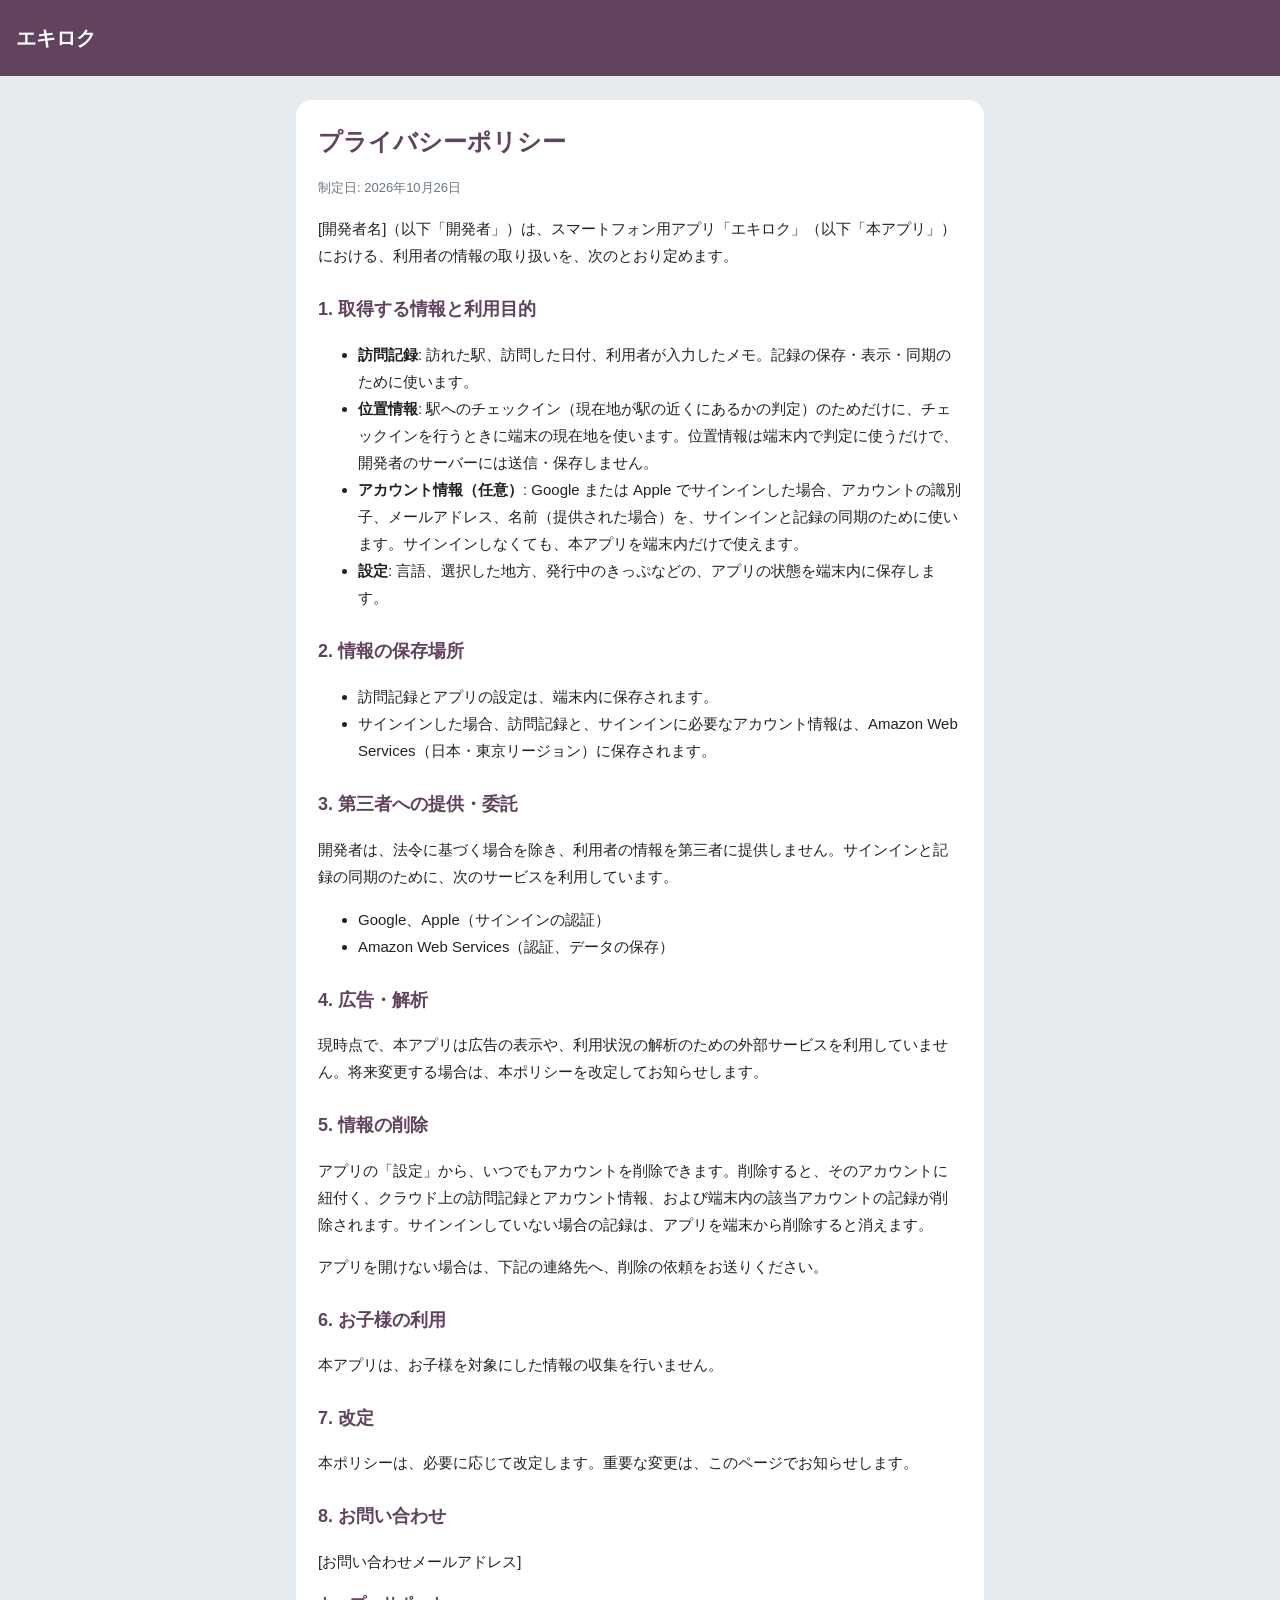
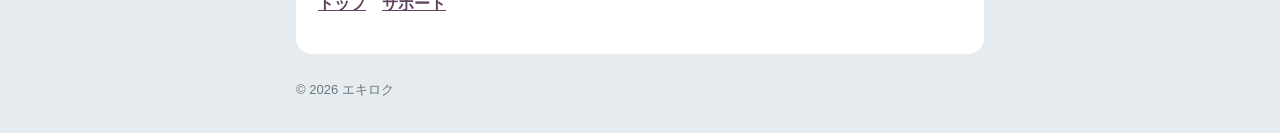
==== privacy.html @ d9cc69ba "Add files via upload" ====
<!doctype html>
<html lang="ja"><head><meta charset="utf-8"><meta name="viewport" content="width=device-width,initial-scale=1">
<title>プライバシーポリシー | エキロク</title><link rel="stylesheet" href="style.css"></head>
<body>
<header><a href="./">エキロク</a></header>
<main><div class="card">
<h1>プライバシーポリシー</h1>
<p class="muted">制定日: 2026年10月26日</p>
<p>[開発者名]（以下「開発者」）は、スマートフォン用アプリ「エキロク」（以下「本アプリ」）における、利用者の情報の取り扱いを、次のとおり定めます。</p>

<h2>1. 取得する情報と利用目的</h2>
<ul>
<li><b>訪問記録</b>: 訪れた駅、訪問した日付、利用者が入力したメモ。記録の保存・表示・同期のために使います。</li>
<li><b>位置情報</b>: 駅へのチェックイン（現在地が駅の近くにあるかの判定）のためだけに、チェックインを行うときに端末の現在地を使います。位置情報は端末内で判定に使うだけで、開発者のサーバーには送信・保存しません。</li>
<li><b>アカウント情報（任意）</b>: Google または Apple でサインインした場合、アカウントの識別子、メールアドレス、名前（提供された場合）を、サインインと記録の同期のために使います。サインインしなくても、本アプリを端末内だけで使えます。</li>
<li><b>設定</b>: 言語、選択した地方、発行中のきっぷなどの、アプリの状態を端末内に保存します。</li>
</ul>

<h2>2. 情報の保存場所</h2>
<ul>
<li>訪問記録とアプリの設定は、端末内に保存されます。</li>
<li>サインインした場合、訪問記録と、サインインに必要なアカウント情報は、Amazon Web Services（日本・東京リージョン）に保存されます。</li>
</ul>

<h2>3. 第三者への提供・委託</h2>
<p>開発者は、法令に基づく場合を除き、利用者の情報を第三者に提供しません。サインインと記録の同期のために、次のサービスを利用しています。</p>
<ul>
<li>Google、Apple（サインインの認証）</li>
<li>Amazon Web Services（認証、データの保存）</li>
</ul>

<h2>4. 広告・解析</h2>
<p>現時点で、本アプリは広告の表示や、利用状況の解析のための外部サービスを利用していません。将来変更する場合は、本ポリシーを改定してお知らせします。</p>

<h2>5. 情報の削除</h2>
<p>アプリの「設定」から、いつでもアカウントを削除できます。削除すると、そのアカウントに紐付く、クラウド上の訪問記録とアカウント情報、および端末内の該当アカウントの記録が削除されます。サインインしていない場合の記録は、アプリを端末から削除すると消えます。</p>
<p>アプリを開けない場合は、下記の連絡先へ、削除の依頼をお送りください。</p>

<h2>6. お子様の利用</h2>
<p>本アプリは、お子様を対象にした情報の収集を行いません。</p>

<h2>7. 改定</h2>
<p>本ポリシーは、必要に応じて改定します。重要な変更は、このページでお知らせします。</p>

<h2>8. お問い合わせ</h2>
<p>[お問い合わせメールアドレス]</p>
<p><nav><a href="./">トップ</a><a href="support.html">サポート</a></nav></p>
</div></main>
<footer>&copy; 2026 エキロク</footer>
</body></html>
---- style.css ----
:root{--ink:#61435E;--bg:#E5EBEE;--card:#fff;--muted:#6b7780}
*{box-sizing:border-box}
body{margin:0;background:var(--bg);color:#222;font-family:-apple-system,BlinkMacSystemFont,"Hiragino Sans","Noto Sans JP",sans-serif;line-height:1.8}
header{background:var(--ink);color:#fff;padding:20px 16px}
header a{color:#fff;text-decoration:none;font-weight:700;font-size:20px}
main{max-width:720px;margin:24px auto;padding:0 16px}
.card{background:var(--card);border-radius:16px;padding:20px 22px;margin-bottom:16px}
h1{color:var(--ink);font-size:24px;margin:0 0 8px}
h2{color:var(--ink);font-size:18px;margin:24px 0 6px}
p,li{font-size:15px}
.muted{color:var(--muted);font-size:13px}
nav a{color:var(--ink);margin-right:16px;font-weight:600}
footer{max-width:720px;margin:8px auto 32px;padding:0 16px;color:var(--muted);font-size:13px}
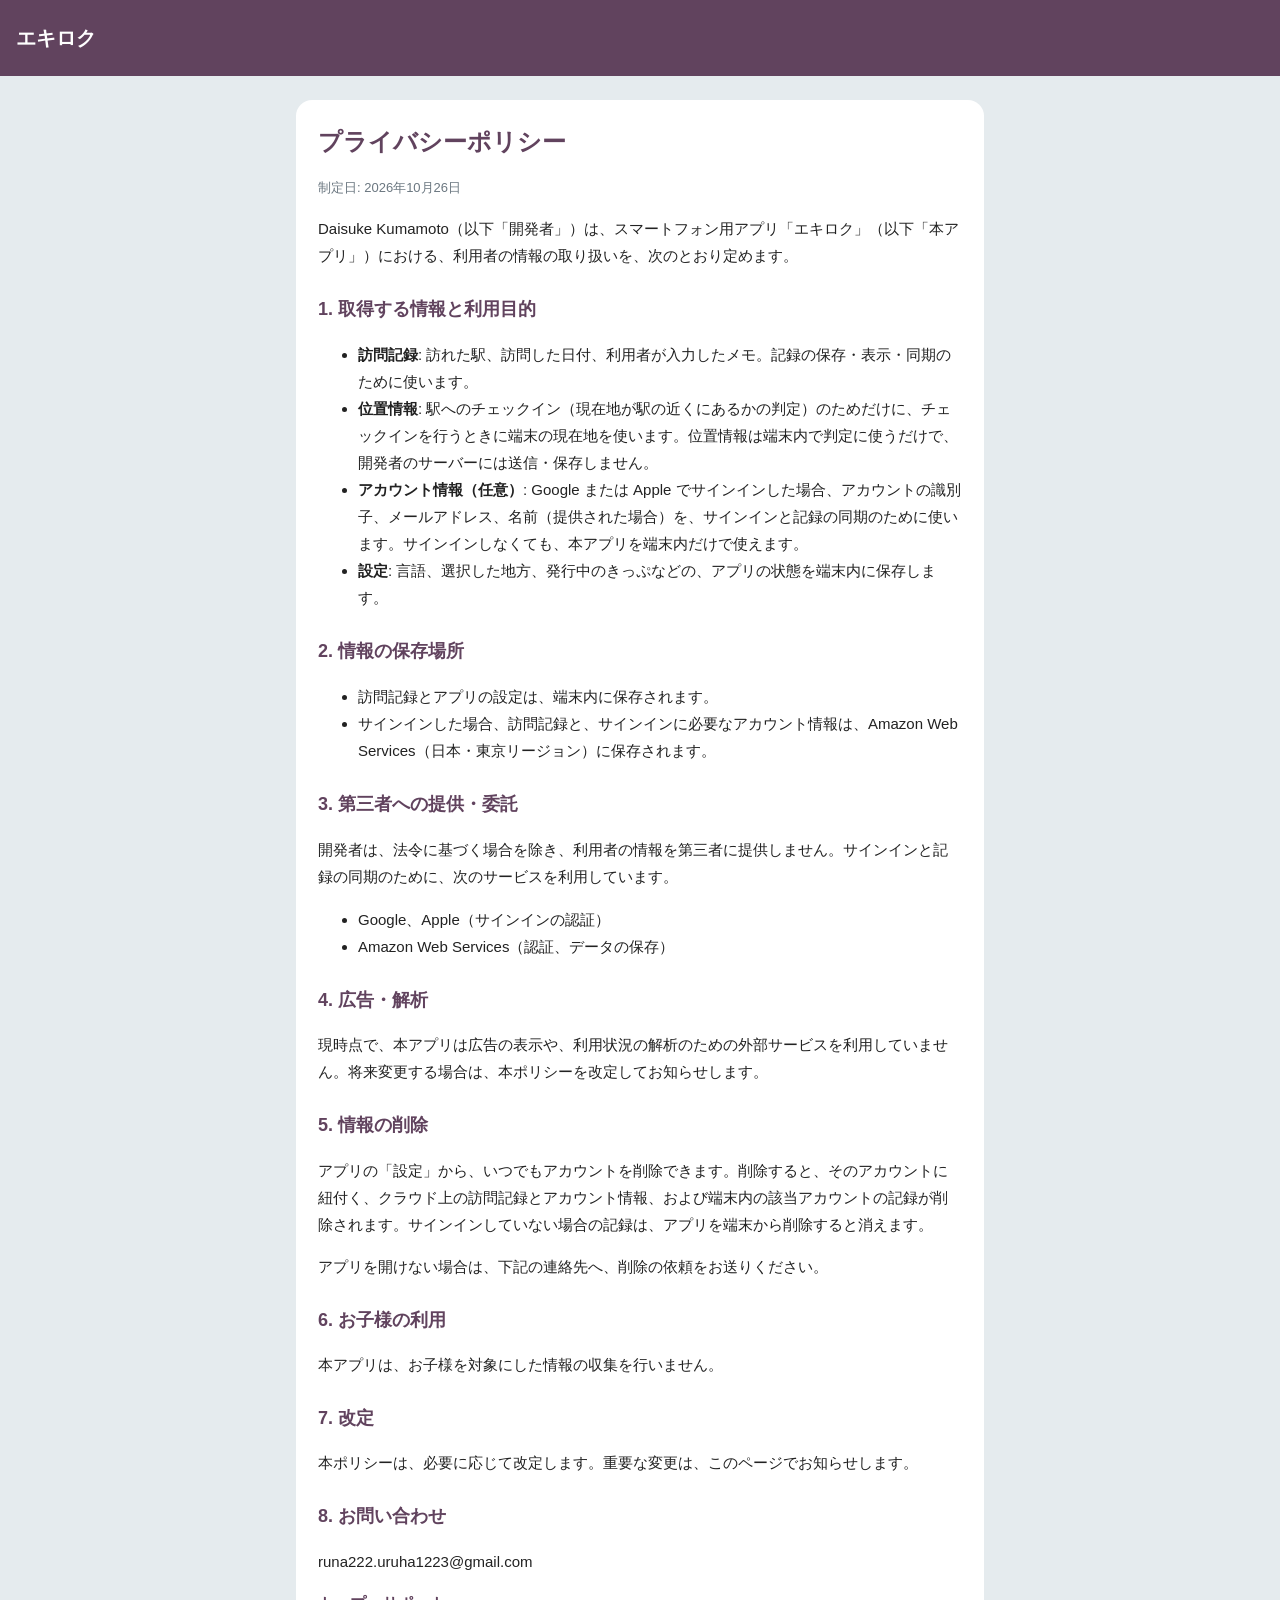
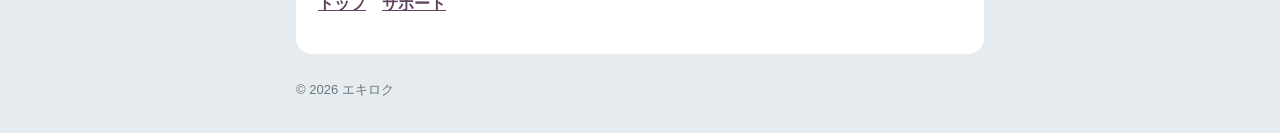
==== commit 90f39097: "Update developer name and contact email in privacy policy" ====
--- a/privacy.html
+++ b/privacy.html
@@ -6,7 +6,7 @@
 <main><div class="card">
 <h1>プライバシーポリシー</h1>
 <p class="muted">制定日: 2026年10月26日</p>
-<p>[開発者名]（以下「開発者」）は、スマートフォン用アプリ「エキロク」（以下「本アプリ」）における、利用者の情報の取り扱いを、次のとおり定めます。</p>
+<p>Daisuke Kumamoto（以下「開発者」）は、スマートフォン用アプリ「エキロク」（以下「本アプリ」）における、利用者の情報の取り扱いを、次のとおり定めます。</p>
 
 <h2>1. 取得する情報と利用目的</h2>
 <ul>
@@ -43,7 +43,7 @@
 <p>本ポリシーは、必要に応じて改定します。重要な変更は、このページでお知らせします。</p>
 
 <h2>8. お問い合わせ</h2>
-<p>[お問い合わせメールアドレス]</p>
+<p>runa222.uruha1223@gmail.com</p>
 <p><nav><a href="./">トップ</a><a href="support.html">サポート</a></nav></p>
 </div></main>
 <footer>&copy; 2026 エキロク</footer>
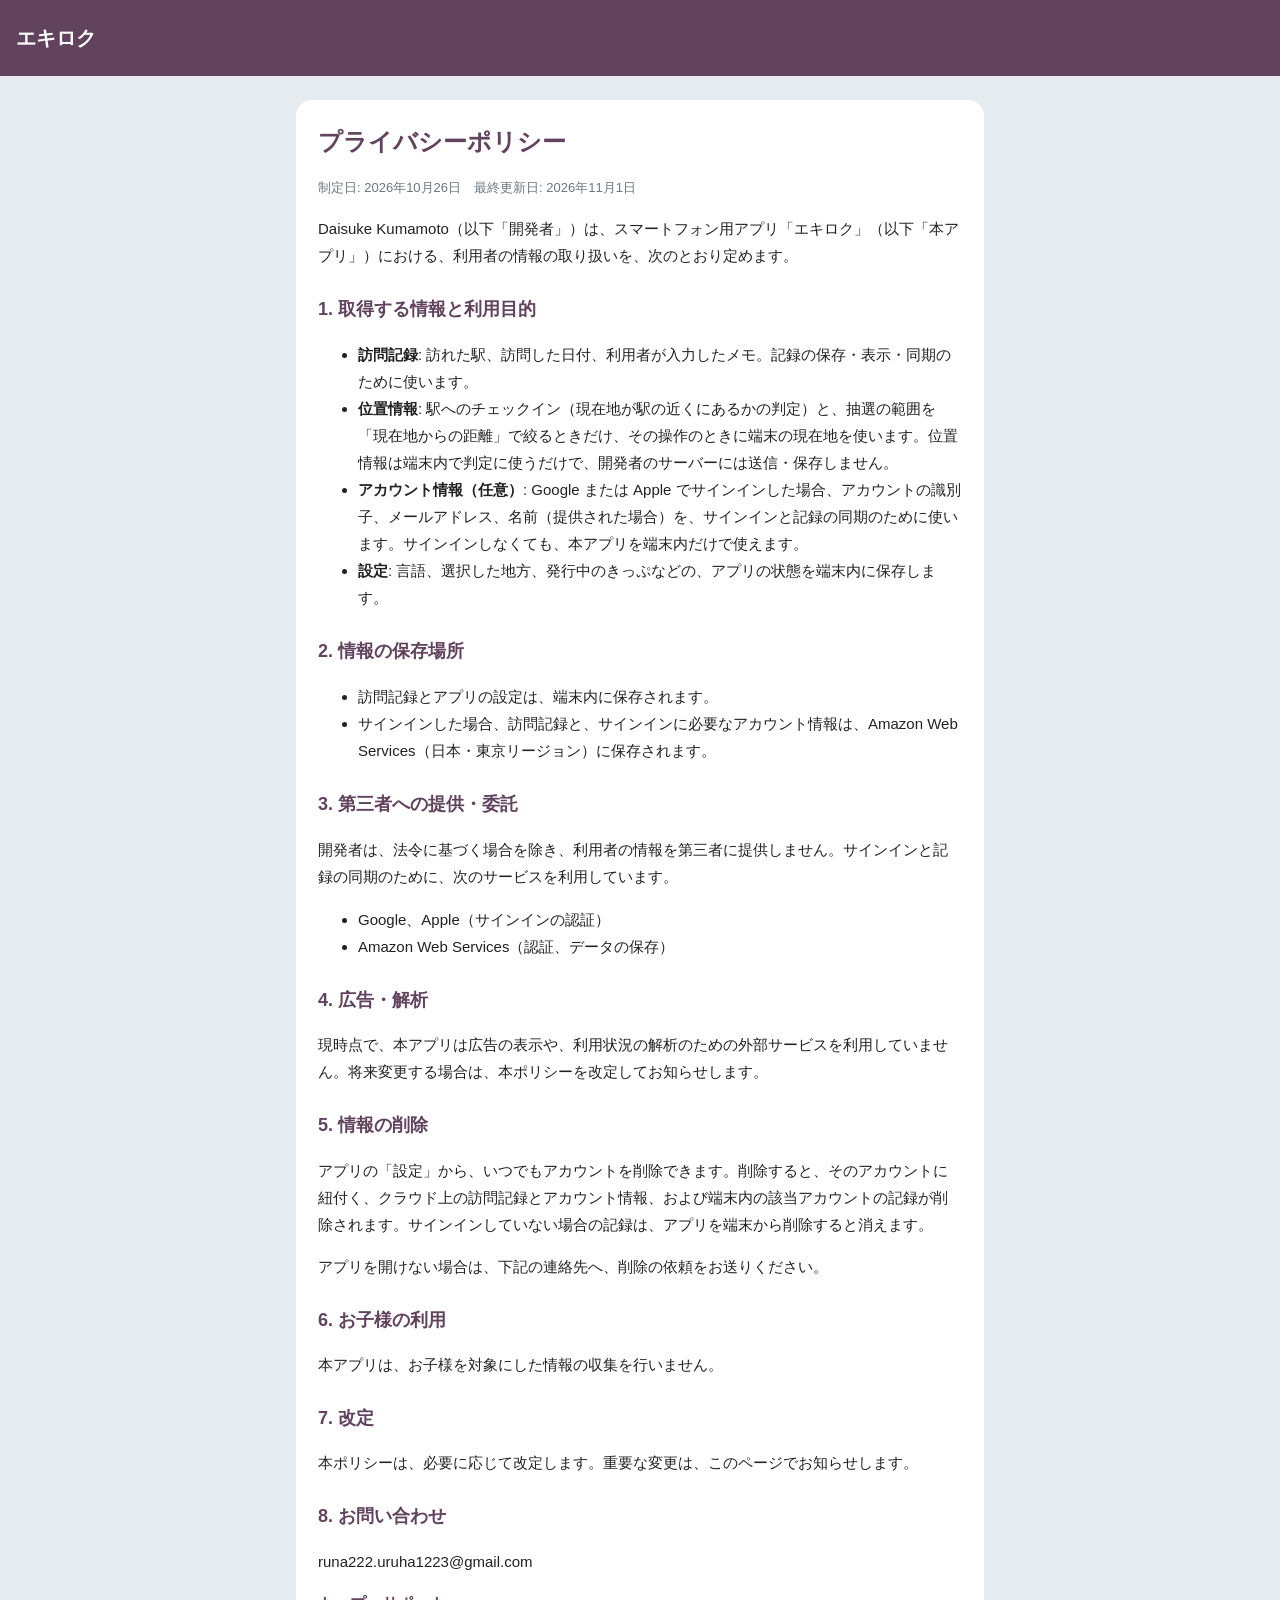
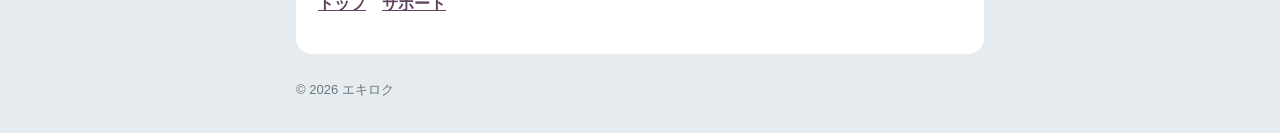
==== commit 81729ef9: "Update privacy policy with last updated date" ====
--- a/privacy.html
+++ b/privacy.html
@@ -5,13 +5,13 @@
 <header><a href="./">エキロク</a></header>
 <main><div class="card">
 <h1>プライバシーポリシー</h1>
-<p class="muted">制定日: 2026年10月26日</p>
+<p class="muted">制定日: 2026年10月26日　最終更新日: 2026年11月1日</p>
 <p>Daisuke Kumamoto（以下「開発者」）は、スマートフォン用アプリ「エキロク」（以下「本アプリ」）における、利用者の情報の取り扱いを、次のとおり定めます。</p>
 
 <h2>1. 取得する情報と利用目的</h2>
 <ul>
 <li><b>訪問記録</b>: 訪れた駅、訪問した日付、利用者が入力したメモ。記録の保存・表示・同期のために使います。</li>
-<li><b>位置情報</b>: 駅へのチェックイン（現在地が駅の近くにあるかの判定）のためだけに、チェックインを行うときに端末の現在地を使います。位置情報は端末内で判定に使うだけで、開発者のサーバーには送信・保存しません。</li>
+<li><b>位置情報</b>: 駅へのチェックイン（現在地が駅の近くにあるかの判定）と、抽選の範囲を「現在地からの距離」で絞るときだけ、その操作のときに端末の現在地を使います。位置情報は端末内で判定に使うだけで、開発者のサーバーには送信・保存しません。</li>
 <li><b>アカウント情報（任意）</b>: Google または Apple でサインインした場合、アカウントの識別子、メールアドレス、名前（提供された場合）を、サインインと記録の同期のために使います。サインインしなくても、本アプリを端末内だけで使えます。</li>
 <li><b>設定</b>: 言語、選択した地方、発行中のきっぷなどの、アプリの状態を端末内に保存します。</li>
 </ul>
